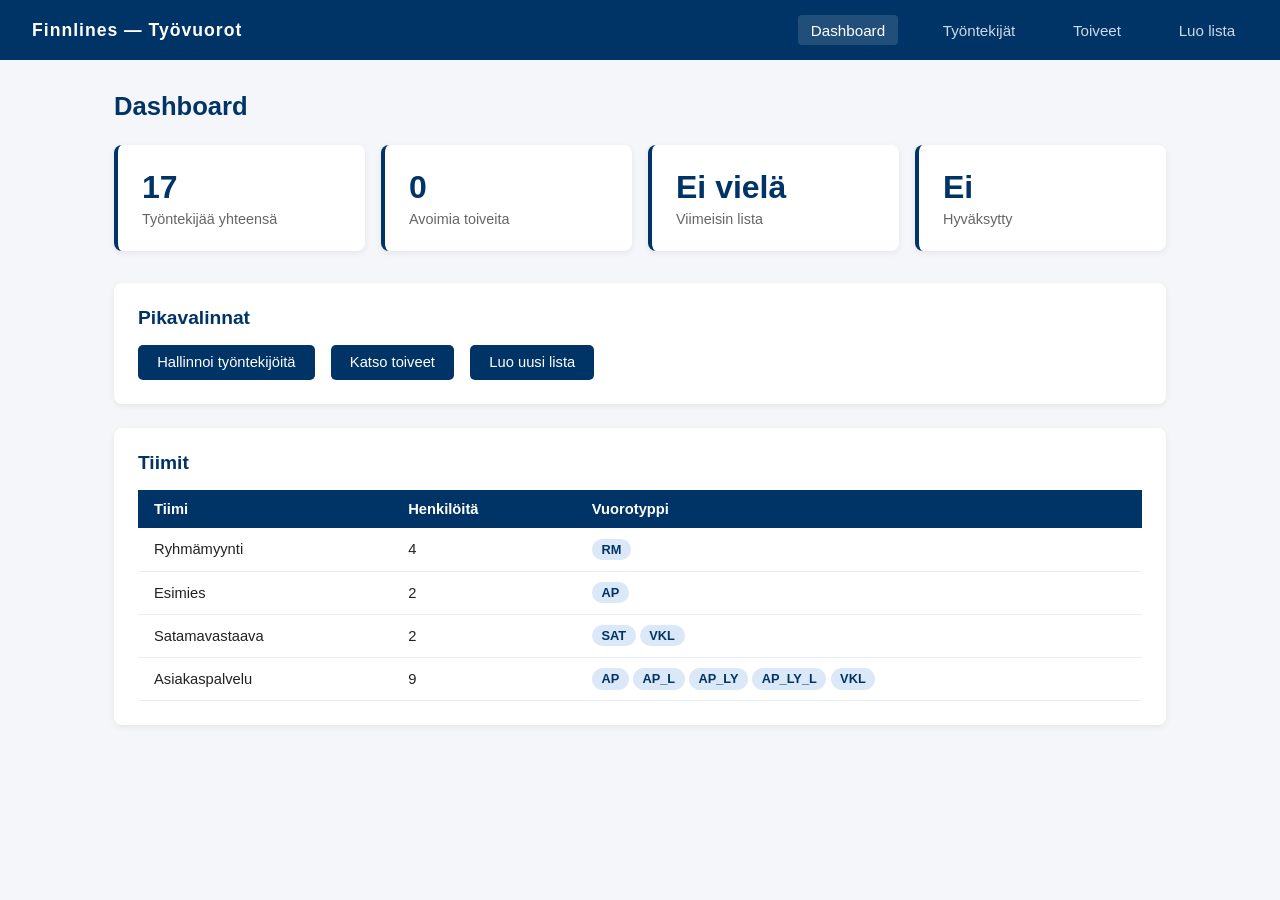
==== index.html @ 73195225 "Add initial application structure and all core pages - css/style.css: full styling with Finnlines na" ====
<!DOCTYPE html>
<html lang="fi">
<head>
  <meta charset="UTF-8" />
  <meta name="viewport" content="width=device-width, initial-scale=1.0" />
  <title>Finnlines — Työvuorot</title>
  <link rel="stylesheet" href="css/style.css" />
</head>
<body>

  <div id="nav-placeholder"></div>

  <main>
    <h1>Dashboard</h1>
    <div id="alert-container"></div>

    <!-- Tilastokortit -->
    <div class="dashboard-grid">
      <div class="stat-card">
        <div class="number" id="stat-employees">—</div>
        <div class="label">Työntekijää yhteensä</div>
      </div>
      <div class="stat-card">
        <div class="number" id="stat-wishes">—</div>
        <div class="label">Avoimia toiveita</div>
      </div>
      <div class="stat-card">
        <div class="number" id="stat-schedule">—</div>
        <div class="label">Viimeisin lista</div>
      </div>
      <div class="stat-card">
        <div class="number" id="stat-approved">—</div>
        <div class="label">Hyväksytty</div>
      </div>
    </div>

    <!-- Pikavalinnat -->
    <div class="card">
      <h2>Pikavalinnat</h2>
      <div style="display:flex; gap:1rem; flex-wrap:wrap; margin-top:0.5rem;">
        <a href="employees.html" class="btn">Hallinnoi työntekijöitä</a>
        <a href="wishes.html" class="btn secondary">Katso toiveet</a>
        <a href="schedule.html" class="btn">Luo uusi lista</a>
      </div>
    </div>

    <!-- Tiimikooste -->
    <div class="card">
      <h2>Tiimit</h2>
      <table>
        <thead>
          <tr>
            <th>Tiimi</th>
            <th>Henkilöitä</th>
            <th>Vuorotyppi</th>
          </tr>
        </thead>
        <tbody id="team-table-body">
          <!-- Täytetään JS:llä -->
        </tbody>
      </table>
    </div>

  </main>

  <script src="js/data.js"></script>
  <script src="js/scheduler.js"></script>
  <script src="js/app.js"></script>
  <script>
    document.addEventListener("DOMContentLoaded", () => {
      const employees = loadData("employees", DEFAULT_EMPLOYEES);

      // Stat: työntekijöiden määrä
      document.getElementById("stat-employees").textContent = employees.length;

      // Stat: toiveet
      const wishes = loadData("wishes", {});
      const wishCount = Object.keys(wishes).length;
      document.getElementById("stat-wishes").textContent = wishCount;

      // Stat: viimeisin lista
      const saved = loadData("last_schedule_month");
      document.getElementById("stat-schedule").textContent = saved || "Ei vielä";

      // Stat: hyväksytty
      const approved = loadData("schedule_approved");
      document.getElementById("stat-approved").textContent = approved ? "Kyllä ✓" : "Ei";

      // Tiimitaulukko
      const teams = {};
      employees.forEach(e => {
        if (!teams[e.team]) teams[e.team] = { count: 0, shifts: new Set() };
        teams[e.team].count++;
        e.allowedShifts.forEach(s => teams[e.team].shifts.add(s));
      });

      const tbody = document.getElementById("team-table-body");
      Object.entries(teams).forEach(([team, data]) => {
        const tr = document.createElement("tr");
        tr.innerHTML = `
          <td>${team}</td>
          <td>${data.count}</td>
          <td>${[...data.shifts].map(s => `<span class="badge badge-blue">${s}</span>`).join(" ")}</td>
        `;
        tbody.appendChild(tr);
      });
    });
  </script>

</body>
</html>
---- css/style.css ----
/* ===== YLEISET TYYLIT ===== */
* {
  box-sizing: border-box;
  margin: 0;
  padding: 0;
}

body {
  font-family: 'Segoe UI', Arial, sans-serif;
  background-color: #f4f6f9;
  color: #222;
}

/* ===== NAVIGAATIO ===== */
nav {
  background-color: #003366;
  padding: 0 2rem;
  display: flex;
  align-items: center;
  gap: 2rem;
  height: 60px;
}

nav .logo {
  color: #ffffff;
  font-weight: bold;
  font-size: 1.1rem;
  letter-spacing: 1px;
  margin-right: auto;
}

nav a {
  color: #ccd9e8;
  text-decoration: none;
  font-size: 0.95rem;
  padding: 0.4rem 0.8rem;
  border-radius: 4px;
  transition: background 0.2s;
}

nav a:hover,
nav a.active {
  background-color: #ffffff22;
  color: #ffffff;
}

/* ===== PÄÄSISÄLTÖ ===== */
main {
  max-width: 1100px;
  margin: 2rem auto;
  padding: 0 1.5rem;
}

h1 {
  font-size: 1.6rem;
  margin-bottom: 1.5rem;
  color: #003366;
}

h2 {
  font-size: 1.2rem;
  margin-bottom: 1rem;
  color: #003366;
}

/* ===== KORTIT ===== */
.card {
  background: #ffffff;
  border-radius: 8px;
  padding: 1.5rem;
  box-shadow: 0 2px 6px rgba(0,0,0,0.07);
  margin-bottom: 1.5rem;
}

/* ===== DASHBOARD KORTIT ===== */
.dashboard-grid {
  display: grid;
  grid-template-columns: repeat(auto-fit, minmax(220px, 1fr));
  gap: 1rem;
  margin-bottom: 2rem;
}

.stat-card {
  background: #ffffff;
  border-radius: 8px;
  padding: 1.5rem;
  box-shadow: 0 2px 6px rgba(0,0,0,0.07);
  border-left: 4px solid #003366;
}

.stat-card .number {
  font-size: 2rem;
  font-weight: bold;
  color: #003366;
}

.stat-card .label {
  font-size: 0.9rem;
  color: #666;
  margin-top: 0.3rem;
}

/* ===== TAULUKKO ===== */
table {
  width: 100%;
  border-collapse: collapse;
  font-size: 0.92rem;
}

table th {
  background-color: #003366;
  color: white;
  padding: 0.7rem 1rem;
  text-align: left;
}

table td {
  padding: 0.65rem 1rem;
  border-bottom: 1px solid #e8edf2;
}

table tr:hover td {
  background-color: #f0f4f9;
}

/* ===== NAPIT ===== */
button, .btn {
  background-color: #003366;
  color: white;
  border: none;
  padding: 0.6rem 1.2rem;
  border-radius: 5px;
  cursor: pointer;
  font-size: 0.92rem;
  transition: background 0.2s;
  text-decoration: none;
  display: inline-block;
}

button:hover, .btn:hover {
  background-color: #00509e;
}

button.secondary {
  background-color: #e0e7ef;
  color: #003366;
}

button.secondary:hover {
  background-color: #c8d6e8;
}

button.danger {
  background-color: #c0392b;
}

button.danger:hover {
  background-color: #e74c3c;
}

/* ===== MERKINNÄT / BADGET ===== */
.badge {
  display: inline-block;
  padding: 0.2rem 0.6rem;
  border-radius: 12px;
  font-size: 0.8rem;
  font-weight: bold;
}

.badge-blue   { background: #dbe8f8; color: #003366; }
.badge-green  { background: #d4edda; color: #155724; }
.badge-orange { background: #fde8cc; color: #7d4200; }
.badge-gray   { background: #e8edf2; color: #555; }

/* ===== LOMAKKEET ===== */
label {
  display: block;
  font-size: 0.88rem;
  color: #555;
  margin-bottom: 0.3rem;
  margin-top: 0.8rem;
}

input, select {
  width: 100%;
  padding: 0.55rem 0.8rem;
  border: 1px solid #ccd4de;
  border-radius: 5px;
  font-size: 0.92rem;
  background: #fafcff;
}

input:focus, select:focus {
  outline: none;
  border-color: #003366;
}

/* ===== KALENTERI ===== */
.calendar-grid {
  display: grid;
  grid-template-columns: repeat(7, 1fr);
  gap: 4px;
}

.calendar-header {
  display: grid;
  grid-template-columns: repeat(7, 1fr);
  gap: 4px;
  margin-bottom: 4px;
}

.calendar-header div {
  text-align: center;
  font-weight: bold;
  font-size: 0.82rem;
  color: #003366;
  padding: 0.3rem;
}

.cal-day {
  background: #ffffff;
  border: 1px solid #dde3ea;
  border-radius: 5px;
  padding: 0.4rem;
  min-height: 70px;
  font-size: 0.82rem;
  cursor: pointer;
  transition: border-color 0.15s;
}

.cal-day:hover {
  border-color: #003366;
}

.cal-day .day-num {
  font-weight: bold;
  font-size: 0.85rem;
  margin-bottom: 3px;
}

.cal-day.empty {
  background: #f4f6f9;
  border-color: transparent;
  cursor: default;
}

.cal-day.holiday {
  background: #fff3cd;
}

.cal-day.weekend {
  background: #f9f0ff;
}

/* Toivemerkinnät */
.wish-available   { background: #d4edda; border-color: #28a745; }
.wish-unavailable { background: #f8d7da; border-color: #dc3545; }
.wish-neutral     { background: #ffffff; }

/* Vuoromerkinnät kalenterissa */
.shift-tag {
  display: inline-block;
  background: #003366;
  color: white;
  border-radius: 3px;
  padding: 1px 5px;
  font-size: 0.75rem;
  margin-top: 2px;
}

/* ===== VIESTIT ===== */
.alert {
  padding: 0.8rem 1rem;
  border-radius: 5px;
  margin-bottom: 1rem;
  font-size: 0.92rem;
}

.alert-info    { background: #d1ecf1; color: #0c5460; }
.alert-success { background: #d4edda; color: #155724; }
.alert-warning { background: #fff3cd; color: #856404; }
.alert-error   { background: #f8d7da; color: #721c24; }

/* ===== RESPONSIIVISUUS ===== */
@media (max-width: 700px) {
  nav {
    flex-wrap: wrap;
    height: auto;
    padding: 0.8rem 1rem;
    gap: 0.5rem;
  }

  .dashboard-grid {
    grid-template-columns: 1fr 1fr;
  }

  .calendar-grid,
  .calendar-header {
    grid-template-columns: repeat(7, 1fr);
    font-size: 0.75rem;
  }

  .cal-day {
    min-height: 50px;
    padding: 0.2rem;
  }
}
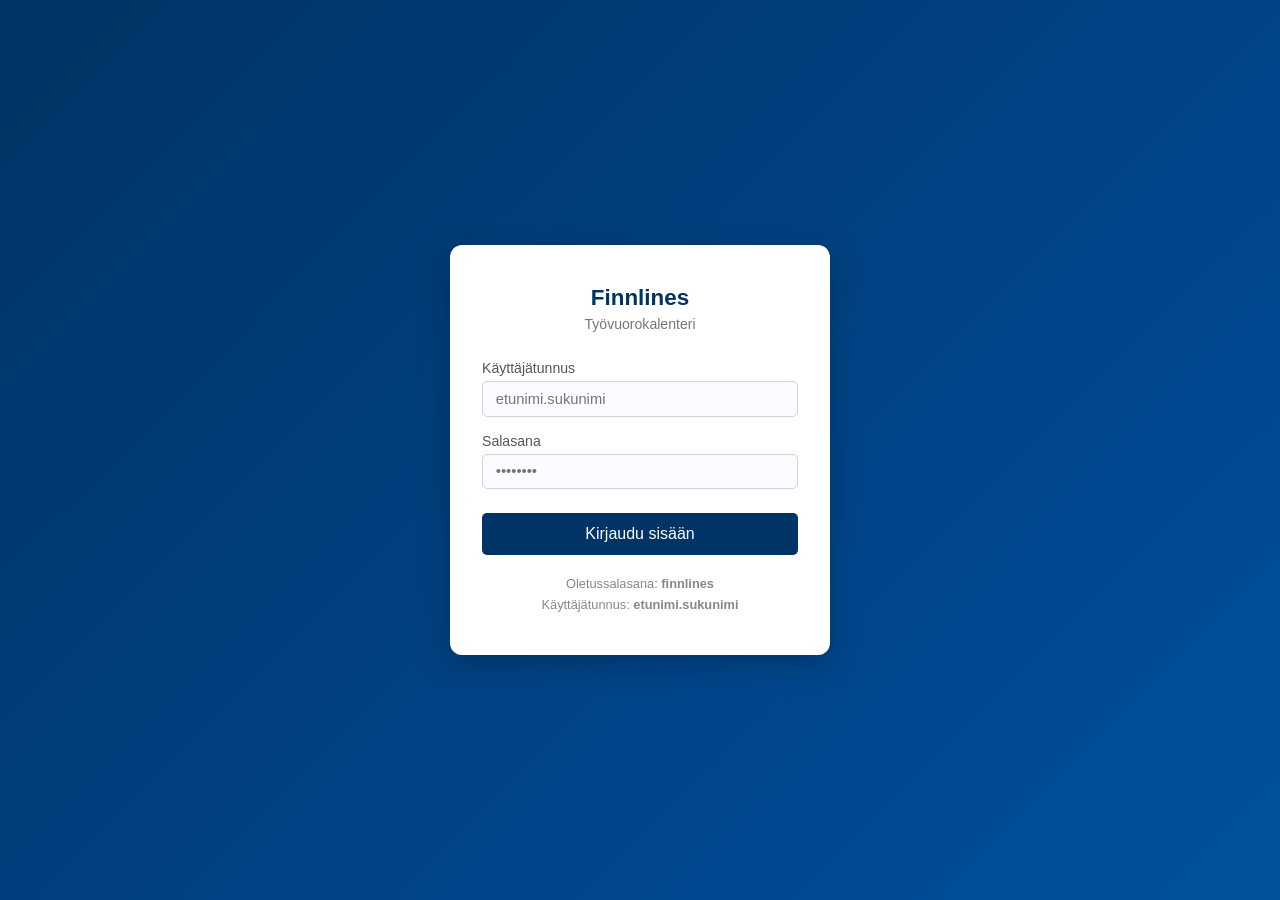
==== commit d9d3202e: "Add login system and personal employee view - login.html: login page with username/password (default" ====
--- a/index.html
+++ b/index.html
@@ -68,6 +68,7 @@
   <script src="js/app.js"></script>
   <script>
     document.addEventListener("DOMContentLoaded", () => {
+      if (!requireManager()) return;
       const employees = loadData("employees", DEFAULT_EMPLOYEES);
 
       // Stat: työntekijöiden määrä
